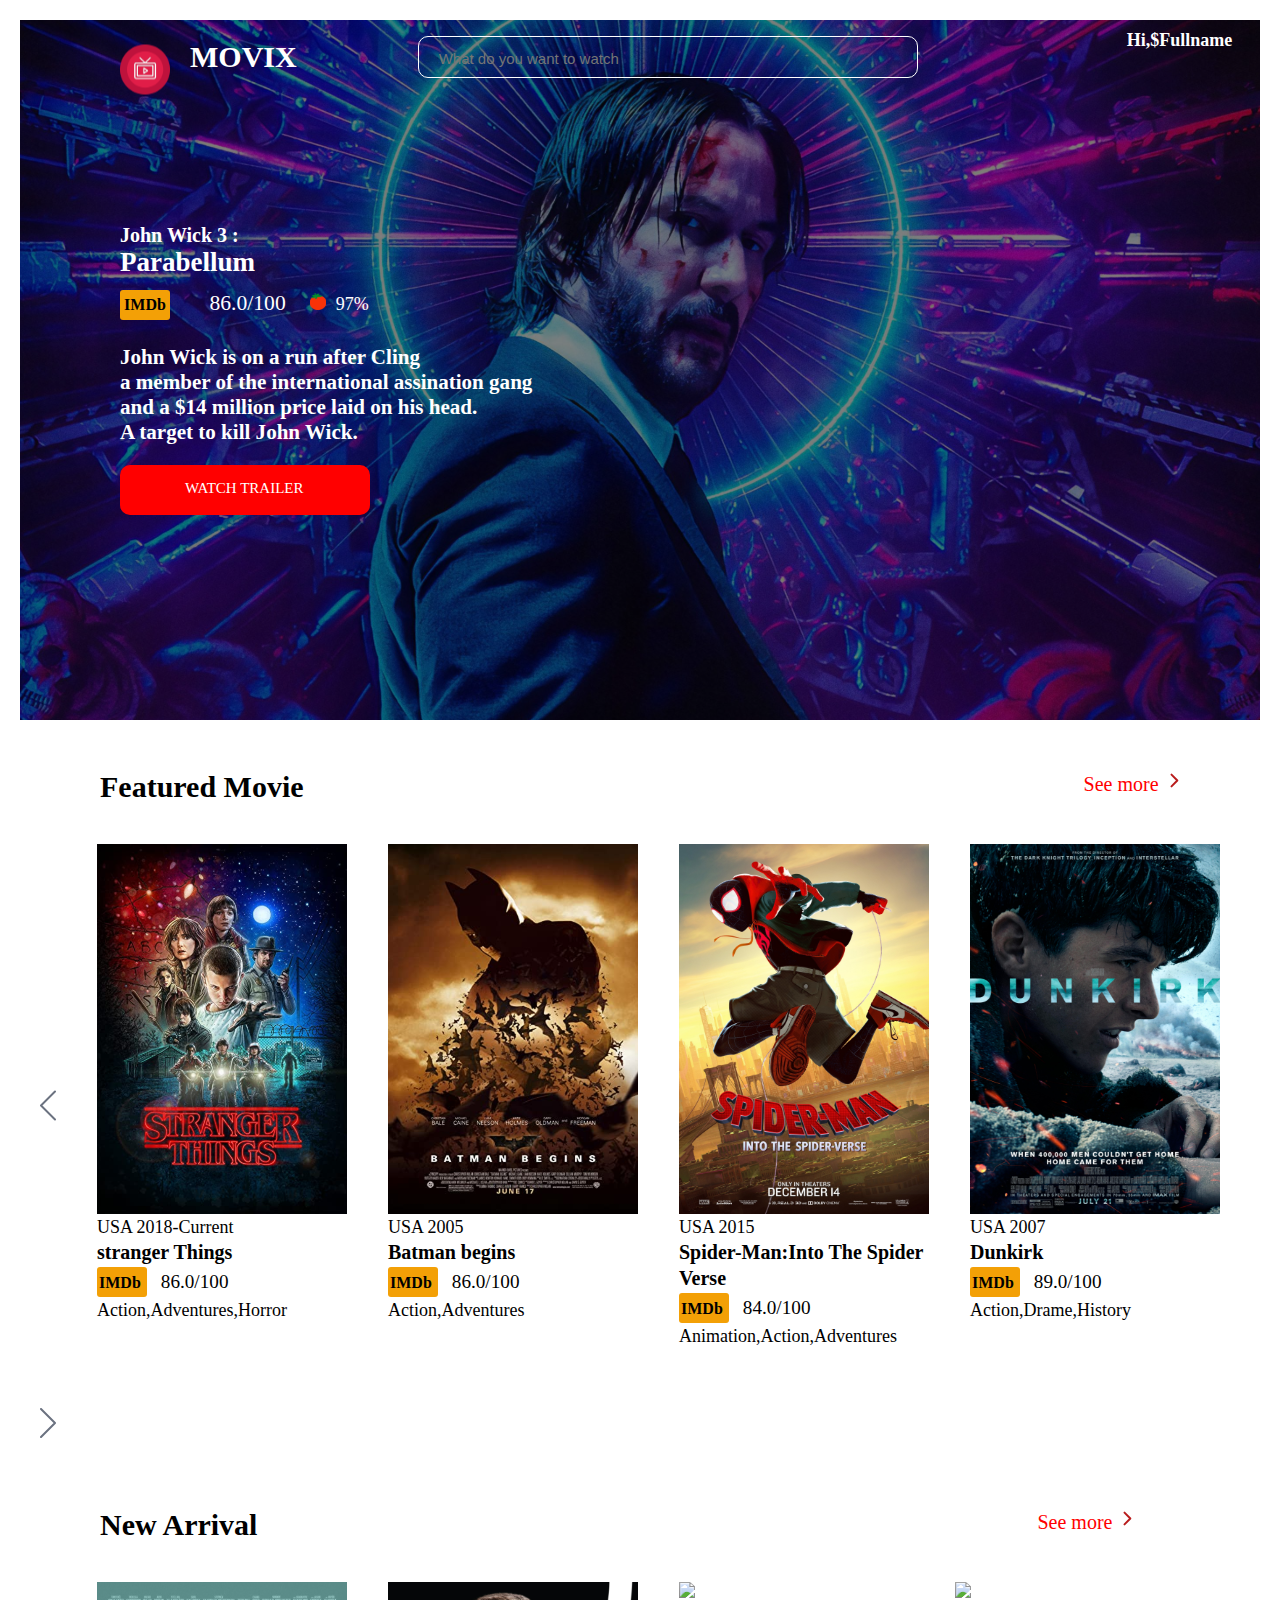
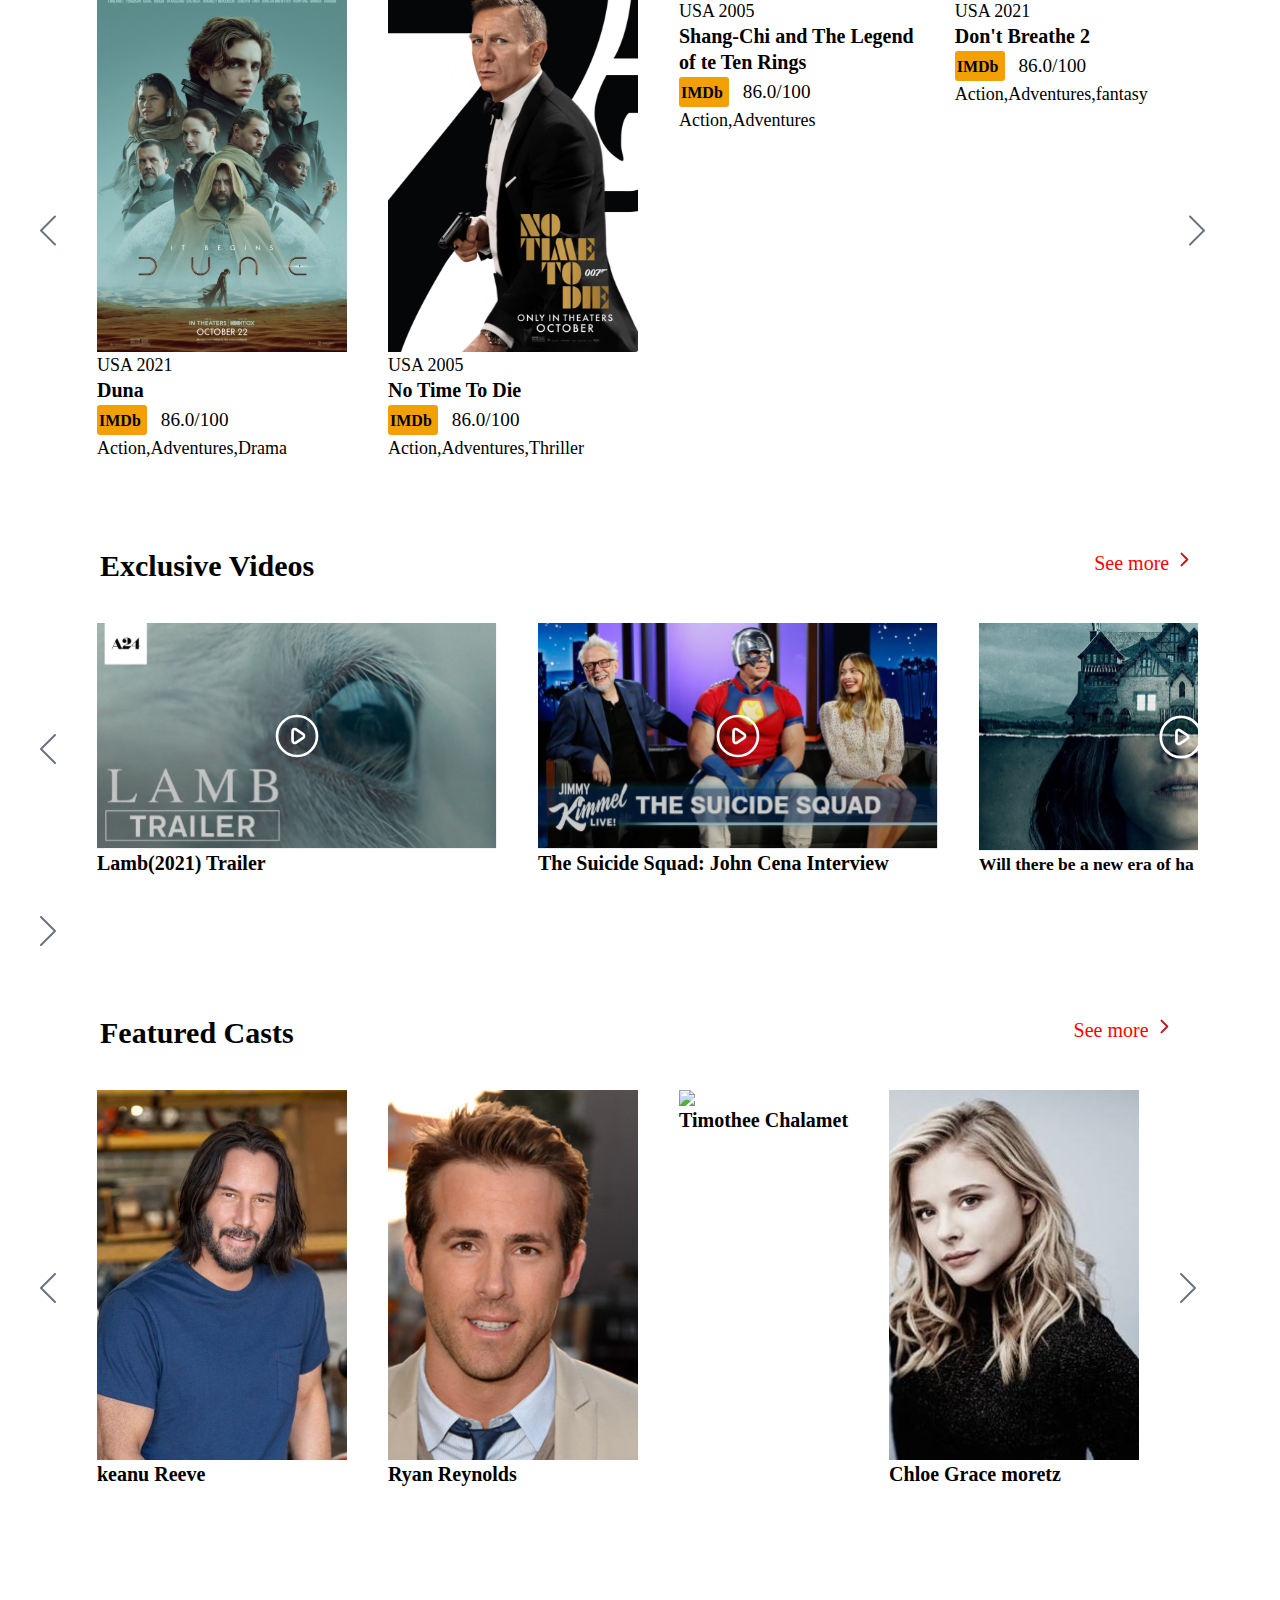
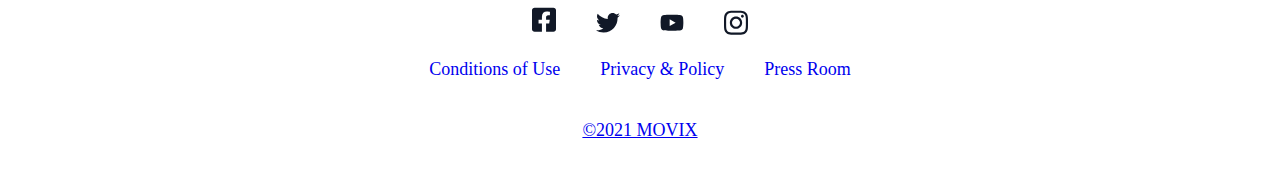
==== DASHBOARD/Dash.html @ 6ff254b0 "first commit" ====
<!DOCTYPE html>
<html lang="en">
<head>
    <meta charset="UTF-8">
    <meta name="viewport" content="width=device-width, initial-scale=1.0">
    <link rel="stylesheet" href="style.css">
    <link rel="stylesheet" href="C:\Users\user\Desktop\Movies site\trigonometry\tri.cpp">
    <title>MOVIES dashsite</title>
</head>
<body>

               <!-- body section of the project -->

<div class="sections">
    <div class="container">
        <div class="container2">
            <img src="./image/tv.svg"><div class="logo"><b>MOVIX</b></div>
            <div class="input-form">
                <input type="text" class="text"   placeholder="What do you want to watch">
            </div>
            <div class="sidecomment"><h4>Hi,$Fullname</h4></div>
        </div>
         
        <!----------menu header-------->
            <div class="menu-header">
                <div class="nav-menu-btn">
                    <i class="bx bx-menu" onclick="myMenuFuction"></i>
                </div>
                    <div class="header1"><h1>John Wick 3 :</h1></div>
                 <div class="header2"><h2>Parabellum</h2></div>
            <div class="button">
                <button type="text" class="header-btn"><a href=""><b>IMDb</b></a></button>
                <span class="span1">86.0/100</span>

                <img src="./image/PngItem_1381056 1.svg">
                <span class="span2"> 97%</span>

            </div>
            <div class="title"> 
            <h3><br>John Wick is on a run after Cling </br>a member of the international assination gang</br> and a $14 million price laid on his head.<br> A target to kill John Wick.</h3>
        </div>
        <div class="title-btn">
            <div class="tittle-btn2"><img scr="image/Play (1).svg"><a href="#">WATCH TRAILER</a>
        </div>
        </div>
        </div>
</div>

<div class="container3">
    
    <div class="nav-menu"><b>Featured Movie</b></div>
    <div class="nav-menu2">See more <img src="./image/arrow.svg"></div> 
       
</div>


<!-- -------------- MOVIE LIST SECTION ----------------->

<section class="image_global_container">
    <img src="./image/Icon.svg" style="margin: 20px;">

    <div class="container1">
        <img src="./image/Poster Image.svg">
        <span>USA 2018-Current</span>
        <h1>stranger Things</h1>
        <button type="text" class="header-btn"><a href ="#"><b>IMDb</b><span class="span1">86.0/100</span></a></button>
        <span class="comment"> Action,Adventures,Horror</span>    
         
       
   </div>
    <div class="container1">
        <img src="./image/Poster (8).svg">

        <span>USA 2005</span>             
        <h1>Batman begins</h1>
        <button type="text" class="header-btn"><a href ="#"><b>IMDb</b><span class="span1">86.0/100</span></a></button> 
        <span class="comment"> Action,Adventures</span>
   </div>
    <div class="container1">
        <img src="./image/Poster (2).svg">
        <span>USA 2015</span>             
        <h1>Spider-Man:Into The Spider</h1>
        <h1>Verse</h1>
        <button type="text" class="header-btn"><a href ="#"><b>IMDb</b><span class="span1">84.0/100</span></a></button> 
        <span class="comment"> Animation,Action,Adventures</span>
   </div>
    <div class="container1">
        <img src="./image/Poster (3).svg">
        <span>USA 2007</span>             
        <h1>Dunkirk</h1>
        <button type="text" class="header-btn"><a href ="#"><b>IMDb</b><span class="span1">89.0/100</span></a></button> 
        <span class="comment"> Action,Drame,History</span>
   </div>  
   <img src="./image/Icon (1).svg" style="margin: 20px;">
</section>
<div class="container3">
    
    <div class="nav-menu"><b>New Arrival</b></div>
    <div class="nav-menu2">See more <img src="./image/arrow.svg"></div> 
       
</div>



<section class="image_global_container">
    <img src="./image/Icon.svg" style="margin: 20px;">
    <div class="container1">
        <img src="./image/Poster Image (1).svg"> 
            <span >USA 2021</span>
            <h1>Duna</h1>
            <button type="text" class="header-btn"><a href ="#"><b>IMDb</b><span class="span1">86.0/100</span></a></button>
            <span class="comment">Action,Adventures,Drama</span>  
          
          
       </div>
        <div class="container1">
            <img src="./image/Poster (4).svg">
    
            <span>USA 2005</span>             
            <h1>No Time To Die</h1>
            <button type="text" class="header-btn"><a href ="#"><b>IMDb</b><span class="span1">86.0/100</span></a></button> 
            <span class="comment"> Action,Adventures,Thriller</span>
       </div>
        <div class="container1">
            <img src="./image/Poster (5).svg" class="image2"> 
            <span>USA 2005</span>             
            <h1>Shang-Chi and The Legend</h1>
            <h1>of te Ten Rings</h1>
            <button type="text" class="header-btn"><a href ="#"><b>IMDb</b><span class="span1">86.0/100</span></a></button> 
            <span class="comment"> Action,Adventures</span>
       </div>
        <div class="container1">
            <img src="./image/Poster (6).svg">
            <span>USA 2021</span>             
             <h1>Don't Breathe 2</h1>
            <button type="text" class="header-btn"><a href ="#"><b>IMDb</b><span class="span1">86.0/100</span></a></button> 
            <span class="comment"> Action,Adventures,fantasy</span>
       </div>  
       <img src="./image/Icon (1).svg" style="margin: 20px;">
</section>





<div class="container3">
    
    <div class="nav-menu"><b>Exclusive Videos</b></div>
    <div class="nav-menu2">See more <img src="./image/arrow.svg"></div> 
       
</div>
 
<section class="image_global_container">
    <img src="./image/Icon.svg" style="margin: 20px;">
    <div class="container1">
        <img src="./image/Thumbnails (1).svg"style="width: 400px">
        <h1>Lamb(2021) Trailer</h1>   
            
             
           
       </div>
        <div class="container1">
             
            <img src="./image/Thumbnails (2).svg" style="width: 400px;">
            <h1>The Suicide Squad: John Cena Interview</h1>
        </div>

        <div class="container1">
            <img src="./image/Thumbnails (3).svg" style="height:228px";>
            <h1 class="Hi">Will there be a new era of ha</h1>
        </div>
        <img src="./image/Icon (1).svg" style="margin: 20px;">
</section>




<div class="container3">
    
    <div class="nav-menu"><b>Featured Casts</b></div>
    <div class="nav-menu2">See more <img src="./image/arrow.svg"></div> 
</div>

<section class="image_global_container">
    <img src="./image/Icon.svg" style="margin: 20px;">
    <div class="container1">
        <img src="./image/Picture (1).svg">
            
            <h1>keanu Reeve</h1>
             
       </div>
        <div class="container1">             
            <img src="./image/Picture (2).svg">
                         
            <h1>Ryan Reynolds</h1>
             
       </div>
        <div class="container1">
            <img src="./image/Poster (7).svg">
                          
            <h1>Timothee Chalamet</h1>
             
       </div>
        <div class="container1">
            <img src="./image/Picture (3).svg">
                         
            <h1>Chloe Grace moretz</h1>
             
       </div> 
       <img src="./image/Icon (1).svg" style="margin: 20px;"> 
</section>
 <div class="sectioncopy"> 
        <!-- Social media icons -->
        <div class="socialicon"> 
        <a href="https://www.youtube.com/results?search_query=responsive+navbar+html+css"><img src="./image/fa-brands_facebook-square.svg"></a>
         
        <img src="./image/Vector (1).svg">
        <img src="./image/Vector (2).svg">
        <img src="./image/Vector.svg"> 
            
        </div>
        
        <div class="policy">
            <div><a href="#">Conditions of Use</a></div>
            <div><a href="#">Privacy & Policy</a> </div>
            <div><a href="#">Press Room</a> </div>
        </div>
            
         
        <div class="copyright"> <a href="#">&copy;2021 MOVIX</a></div>
    </div>
</div>
<!-- <form> -->
    <!-- <label class="email" style="font-weight: bold; color: blue;">Email:</label> -->
    <!-- <input type="email" id="email" name="email"> -->
</form>
</body> 
 </html>
---- DASHBOARD/style.css ----
*{ 
    margin: 0;
    padding: 0;
    box-sizing:border-box;
    font-family:"poppins","sans-serif";

}
body{
    font-size: large;

     
}
.sections{
    margin: 20px;
}

.container{
    background-image: url("image/Poster\ dashboard.svg");
    background-repeat: no-repeat;
    width:100%;
    background-size: cover; /* Ensures the image covers the container */
    background-position: center; /* Centers the image */
    height: 700px; /* Set a height for your container */

    
}
.container1style{
    margin: 20px;
}
.container2{
    margin-left: 100px;
    display:inline-flex; 

}
.container2 input::placeholder{
    font-size: 15px;
    font-family: Arial, Helvetica, sans-serif;
}
.container3{
    display: flex;
    margin-top:50px;
    font-size: 20px;
    margin-left: 80px;
    
}
.container3 .nav-menu2{
    margin-left:780px;
}
/* .piccturecontainer{
    display: flex;
    display: inline;
    margin: 30px;
    margin-bottom: 34px;
}  */
 
.sidecomment{
    margin-left: 250px;
    margin-top: 10px;
    color: white;
}

.logo{
    color: white;
    margin:  20px;
    font-size:30px
}
.menu-header{
    font-family: Arial, Helvetica, sans-serif;
    margin-top: 100px;
    color:white;
    margin-left: 100px;
}

.input-form{
    margin: 40px;
    margin-top: 15px;
    margin-left: 100px;
    border-radius: 50px;
    width: 420px;
}

.input-form input{
    color: white;
    width: 500px;
    height: 20px;   
    border:none;
    outline:none;
    background: transparent;
    border:1px solid;
    border-radius: 10px;
    font-size: 20px;
    padding:20px;
    margin: 1px;
  }

.header2{
    margin-bottom: 12px;
}

.header-btn {
    margin-right: 15px;
    border:none;
    border-radius: 3px;
    width: 50px;
    height: 30px;
    background: rgb(243, 160, 6,1.2);
    font-size: 15px;
}

.header-btn a{
    font-size: 16px;
    font-family: Arial, Helvetica, sans-serif;
    font-style: blod;
    width:100%;
    height: 30px;
    margin:2px;
    border-style: none;
    color: black;
    text-decoration: none;
}
.span1{
    font-size: larger;
    margin-right: 34px;
    margin: 20px;
}
.span2{
    margin-left: 5px;


}
.title-btn{
     
    background-color:red;
    border-radius: 10px;
    color:white;
    width:250px;
    height: 50px;
}
.tittle-btn2{
    padding: 15px;
    margin-bottom: 50px;
    margin: 20px;
    font-size: 15px;
    font-family: "sans-serif";
}
.title-btn a{
    font-size: 15px;
    margin-left: 30px;
    margin-top: 20px;
    margin-bottom: 10px;
    color: white;
    text-decoration: none;
}


.nav-menu{
    font-family:sans-serif;
    font-size: 30px;
    margin-bottom: 20px;
}
.nav-menu2{
    color: red;
    margin-left: 1090px;
    font-size: 30px;
    font-size: 20px;

    
}


/* test samples */
/* img.image2{} */
.image_global_container{
    width: 100%;
    display: flex;
    flex-wrap: wrap;
    gap: 1px;
    /* border: 1px solid red; */
}
h1{
    font-size: 20px;
}
.image_global_container .container1{ 
    margin: 20px;
    margin-top: 20px;
    display: flex;
    align-items: start;
    flex-direction: column;
    gap: 3px;
 }

@media (max-width: 768px){
    .image_global_container{
        justify-content: center;
        align-items: start;
        flex-direction: column;
        gap: 10px;
        /* border: 1px solid red; */
    }
    
}
@media (max-width: 768px){
    .container{
        justify-content: center;
        align-items: start;
        flex-direction: column;
        gap: 10px;
        /* border: 1px solid red; */
    }
    
}
@media (min-width: 540px){
    .container{
        justify-content: center;
        align-items: start;
        flex-direction: column;
        gap: 10px;
        /* border: 1px solid red; */
    }
    
}

@media (max-width: 768px){
    .container2{
        justify-content: center;
        align-items: start;
        flex-direction: column;
        gap: 10px;
        /* border: 1px solid red; */
    }
    
}
@media (max-width: 768px){
    .container .container2{
        justify-content: center;
        align-items: start;
        flex-direction: column;
        gap: 10px;
        /* border: 1px solid red; */
    }
    
}@media (max-width: 768px){
    .container .text{
        justify-content: center;
        align-items: start;
        flex-direction: column;
        gap: 10px;
        /* border: 1px solid red; */
    }
    
}
.image_global_container .container2{
    margin-top:10px;
    display: flex;
    align-items: start;
    flex-direction: column;
    gap: 30px;
}
.comment{
    margin-bottom: 20px;
}
.sectioncopy{
    margin-top: 100px;
    margin-bottom: 50px;
}
.socialicon{
    margin-top: 50px;
    margin:20px;
    display: flex;
    justify-content: center;
    gap:40px;
}
.policy{
    display: flex;
    justify-content: center;
    gap: 40px;
}
.policy a{
    text-decoration: none;
}
.copyright{
    margin: 40px;
    text-align: center;
}
 .Hi{
    font-size: 17.5px;
 }
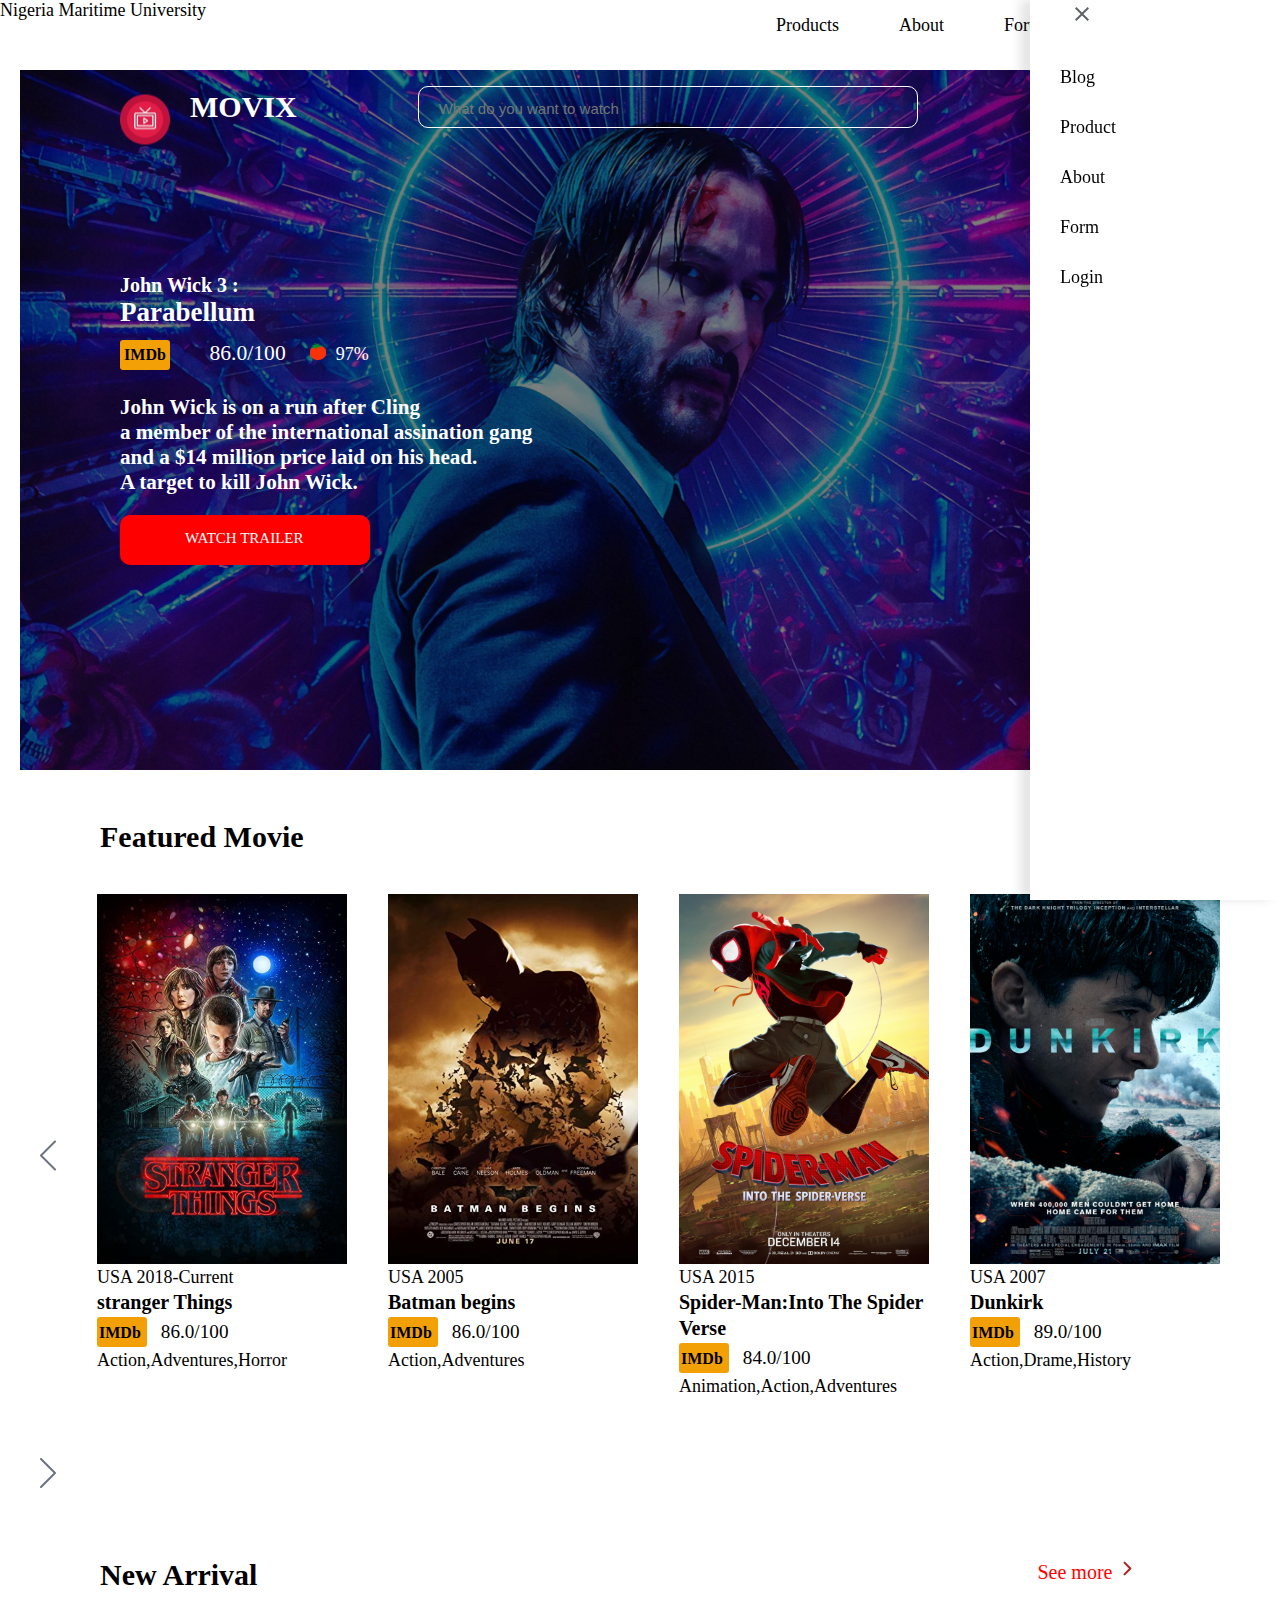
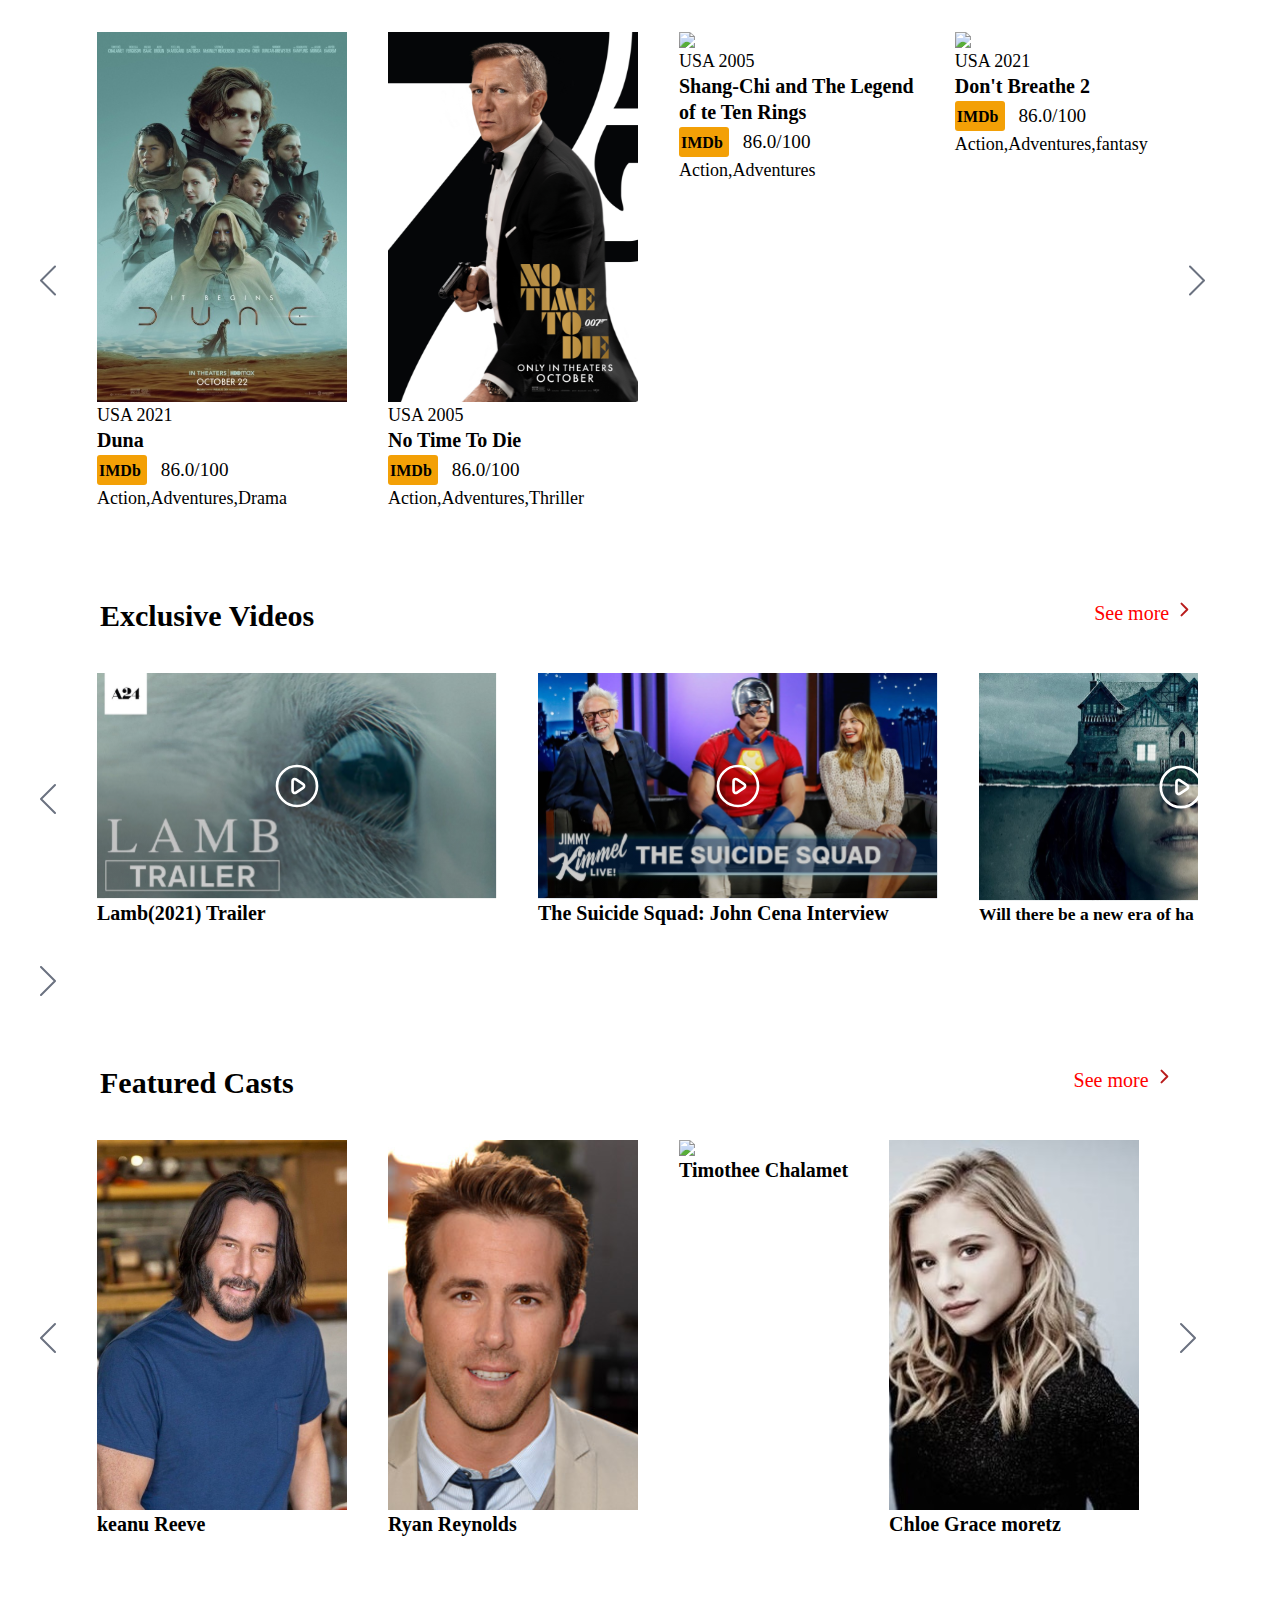
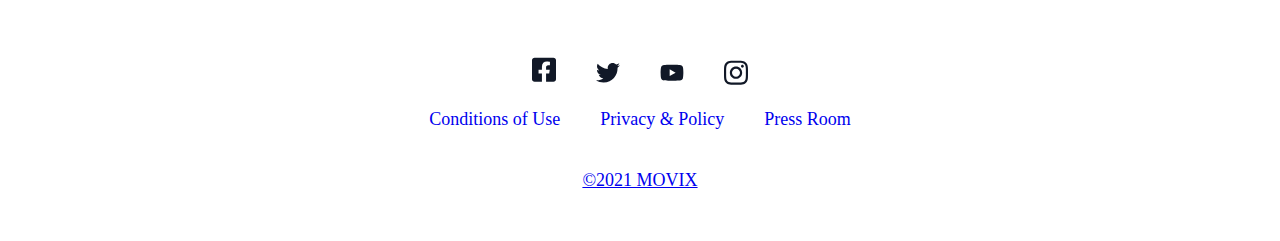
==== commit f6484fbe: "main" ====
--- a/DASHBOARD/Dash.html
+++ b/DASHBOARD/Dash.html
@@ -7,8 +7,29 @@
     <link rel="stylesheet" href="C:\Users\user\Desktop\Movies site\trigonometry\tri.cpp">
     <title>MOVIES dashsite</title>
 </head>
-<body>
-
+<body>      
+
+        <!--        nav bar section       -->
+    <nav>
+        <ul class="sidebar">
+            <li onclick= hideSidebar() class="hideSidebar"><svg xmlns="http://www.w3.org/2000/svg" height="24px" viewBox="0 -960 960 960" width="24px" fill="#5f6368"><path d="m256-200-56-56 224-224-224-224 56-56 224 224 224-224 56 56-224 224 224 224-56 56-224-224-224 224Z"/></svg></li>
+            <li> <a href="#">Blog</a></li>
+            <li> <a href="#">Product</a></li>
+            <li> <a href="#">About</a></li>
+            <li> <a href="#">Form</a></li>
+            <li> <a href="../LOGIN PAGE/LOGIN.HTML">Login</a></li>
+        </ul>
+        <ul>
+            <li>Nigeria Maritime University</a></li>
+            <li class="hideOnMobile" > <a href="#">Products</a></li>
+            <li class="hideOnMobile"> <a href="#">About</a></li>
+            <li class="hideOnMobile"> <a href="#">Forum</a></li>
+            <li class="hideOnMobile"> <a href="../LOGIN PAGE/LOGIN.HTML">Login</a></li>
+            <li class="hideOnMobile"> <a href="#">Blog</a></li>
+            <li class="menu_btn" onclick=showSidebar()><a href="#"><svg xmlns="http://www.w3.org/2000/svg" height="24px" viewBox="0 -960 960 960" width="24px" fill="#5f6368"><path d="M120-240v-80h720v80H120Zm0-200v-80h720v80H120Zm0-200v-80h720v80H120Z"/></svg></a></li>
+        </ul>
+    </nav>
+     
                <!-- body section of the project -->
 
 <div class="sections">
@@ -234,5 +255,18 @@
     <!-- <label class="email" style="font-weight: bold; color: blue;">Email:</label> -->
     <!-- <input type="email" id="email" name="email"> -->
 </form>
+
+       <!--     script for navbar -->
+<script>
+    function showSidebar(){
+     const sidebar = document.querySelector('.sidebar') 
+     sidebar.style.display = 'flex' 
+    }
+    function hideSidebar(){
+      const sidebar = document.querySelector('.sidebar') 
+      sidebar.style.display = 'none'  
+    }
+</script>
+
 </body> 
  </html>--- a/DASHBOARD/style.css
+++ b/DASHBOARD/style.css
@@ -7,9 +7,90 @@
 }
 body{
     font-size: large;
+    /* background-image
+    background-size:cover 
+    background-repeat:no-repeat
+    background-position:center;*/
+    font-family: 'Segoe UI', Tahoma, Geneva, Verdana, sans-serif;
 
      
 }
+
+nav{
+    background-color: white;
+    box-shadow: 3px 3px 5px rbga(0,0,0,0.1);
+}
+nav ul{
+    width: 100%;
+    list-style: none;
+    display:flex;
+    justify-content: flex-end;
+    align-items: center;
+}
+nav li{
+    height: 50px;
+}
+
+nav a{
+    height: 100%;
+    text-decoration: none;
+    padding: 0px 30px;
+    display: flex;
+    align-items: center;
+    color: black;
+}
+nav a:hover{
+    background-color: #f0f0f0;
+}
+nav li:first-child{
+    margin-right:auto;
+}
+
+.sidebar{
+    position: fixed; top: 0;
+    right: 0;
+    height: 100vh;
+    width: 250px;
+    z-index: 999;
+    backdrop-filter: blur(10px) ;
+    background-color:white;
+    box-shadow: -10px 0px 10px rgba(0,0,0,0.1);
+    display: flex;
+    flex-direction: column;
+    align-items: flex-start;
+    justify-content: flex-start;
+}
+.sidebar li{
+    width: 100%;
+}
+.sidebar a{
+    width: 100%;
+}
+.hideSidebar
+{
+    margin-left: 40px;
+    margin-top: 2px;
+
+}
+.menu_btn{
+    display: none;
+}
+@media(max-width:800px){
+    .hideOnMobile{
+        display: none;
+    }
+    .menu_btn{
+        display: block;
+    } 
+    
+}
+@media(max-width:400px){
+    .sidebar{
+        width: 100%;
+    }
+}
+
+/*      section  */
 .sections{
     margin: 20px;
 }
